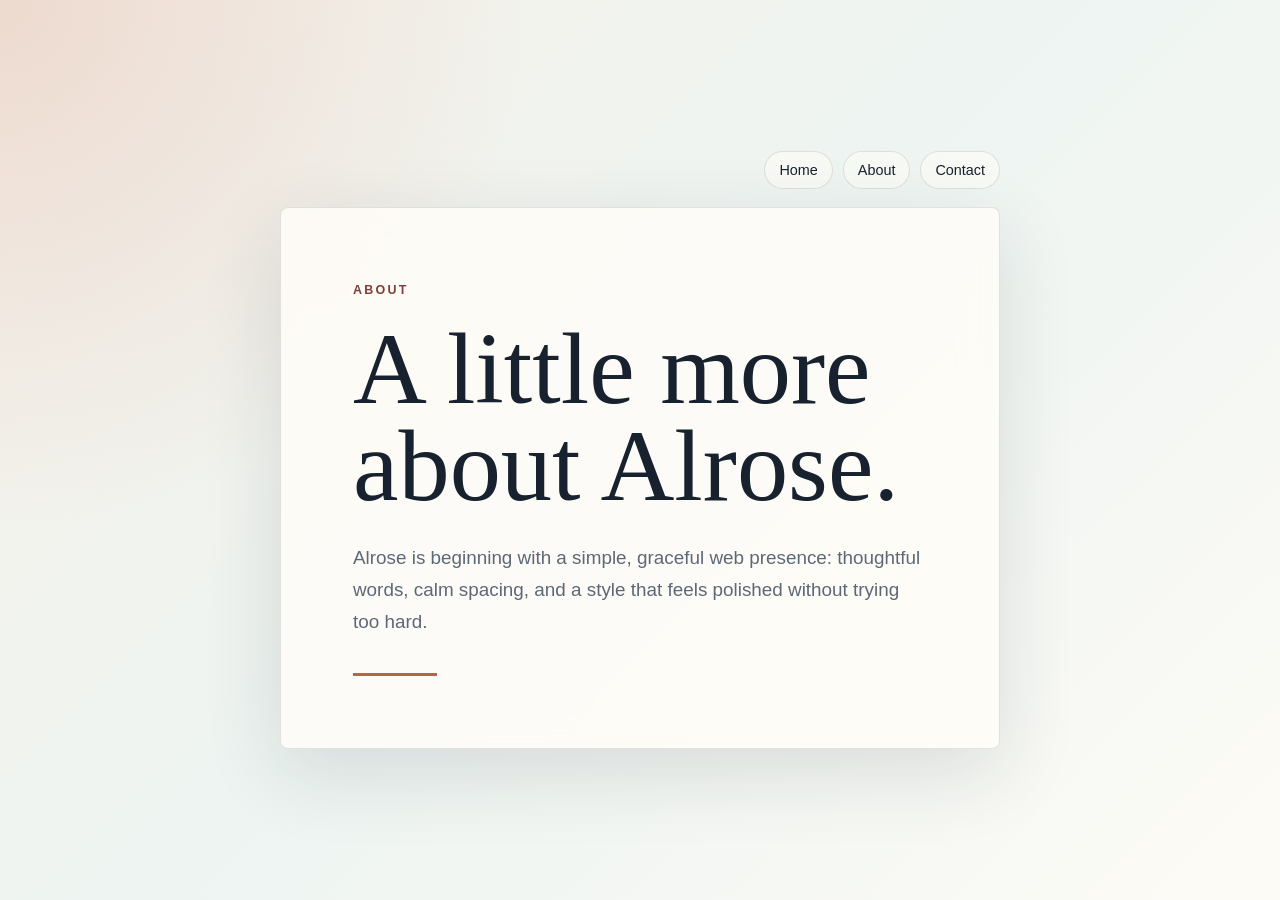
==== about.html @ 7429bdb0 "added about page and contact page" ====
<!DOCTYPE html>
<html lang="en">
<head>
  <meta charset="UTF-8">
  <meta name="viewport" content="width=device-width, initial-scale=1.0">
  <title>About Alrose</title>
  <style>
    :root {
      color-scheme: light;
      --ink: #18222f;
      --muted: #5d6877;
      --paper: #fffdf8;
      --accent: #b7634d;
      --accent-dark: #7f3f37;
      --line: rgba(24, 34, 47, 0.12);
    }

    * {
      box-sizing: border-box;
    }

    body {
      min-height: 100vh;
      margin: 0;
      display: flex;
      flex-direction: column;
      align-items: center;
      justify-content: center;
      padding: 32px;
      font-family: Georgia, "Times New Roman", serif;
      color: var(--ink);
      background:
        radial-gradient(circle at top left, rgba(183, 99, 77, 0.16), transparent 34%),
        linear-gradient(135deg, #f8f1e8 0%, #edf4f1 48%, #fdfbf6 100%);
    }

    nav {
      width: min(720px, 100%);
      margin-bottom: 18px;
      display: flex;
      justify-content: flex-end;
      gap: 10px;
      font-family: Arial, Helvetica, sans-serif;
    }

    nav a {
      padding: 10px 14px;
      border: 1px solid var(--line);
      border-radius: 999px;
      color: var(--ink);
      background: rgba(255, 253, 248, 0.58);
      text-decoration: none;
      font-size: 0.9rem;
      transition: transform 160ms ease, border-color 160ms ease, color 160ms ease;
    }

    nav a:hover,
    nav a:focus-visible {
      border-color: rgba(183, 99, 77, 0.42);
      color: var(--accent-dark);
      transform: translateY(-1px);
    }

    main {
      width: min(720px, 100%);
      padding: clamp(36px, 8vw, 72px);
      border: 1px solid var(--line);
      border-radius: 8px;
      background: rgba(255, 253, 248, 0.82);
      box-shadow: 0 24px 80px rgba(24, 34, 47, 0.12);
      backdrop-filter: blur(18px);
    }

    .eyebrow {
      margin: 0 0 18px;
      font-family: Arial, Helvetica, sans-serif;
      font-size: 0.78rem;
      font-weight: 700;
      letter-spacing: 0.18em;
      text-transform: uppercase;
      color: var(--accent-dark);
    }

    h1 {
      margin: 0;
      font-size: clamp(3rem, 10vw, 6.4rem);
      line-height: 0.95;
      font-weight: 400;
      letter-spacing: 0;
    }

    p {
      max-width: 44rem;
      margin: 28px 0 0;
      font-family: Arial, Helvetica, sans-serif;
      font-size: clamp(1rem, 2vw, 1.18rem);
      line-height: 1.7;
      color: var(--muted);
    }

    .rule {
      width: 84px;
      height: 3px;
      margin-top: 34px;
      background: var(--accent);
    }
  </style>
</head>
<body>
  <nav aria-label="Primary navigation">
    <a href="hello-world.html">Home</a>
    <a href="about.html" aria-current="page">About</a>
    <a href="contact.html">Contact</a>
  </nav>
  <main>
    <p class="eyebrow">About</p>
    <h1>A little more<br>about Alrose.</h1>
    <p>Alrose is beginning with a simple, graceful web presence: thoughtful words, calm spacing, and a style that feels polished without trying too hard.</p>
    <div class="rule" aria-hidden="true"></div>
  </main>
</body>
</html>
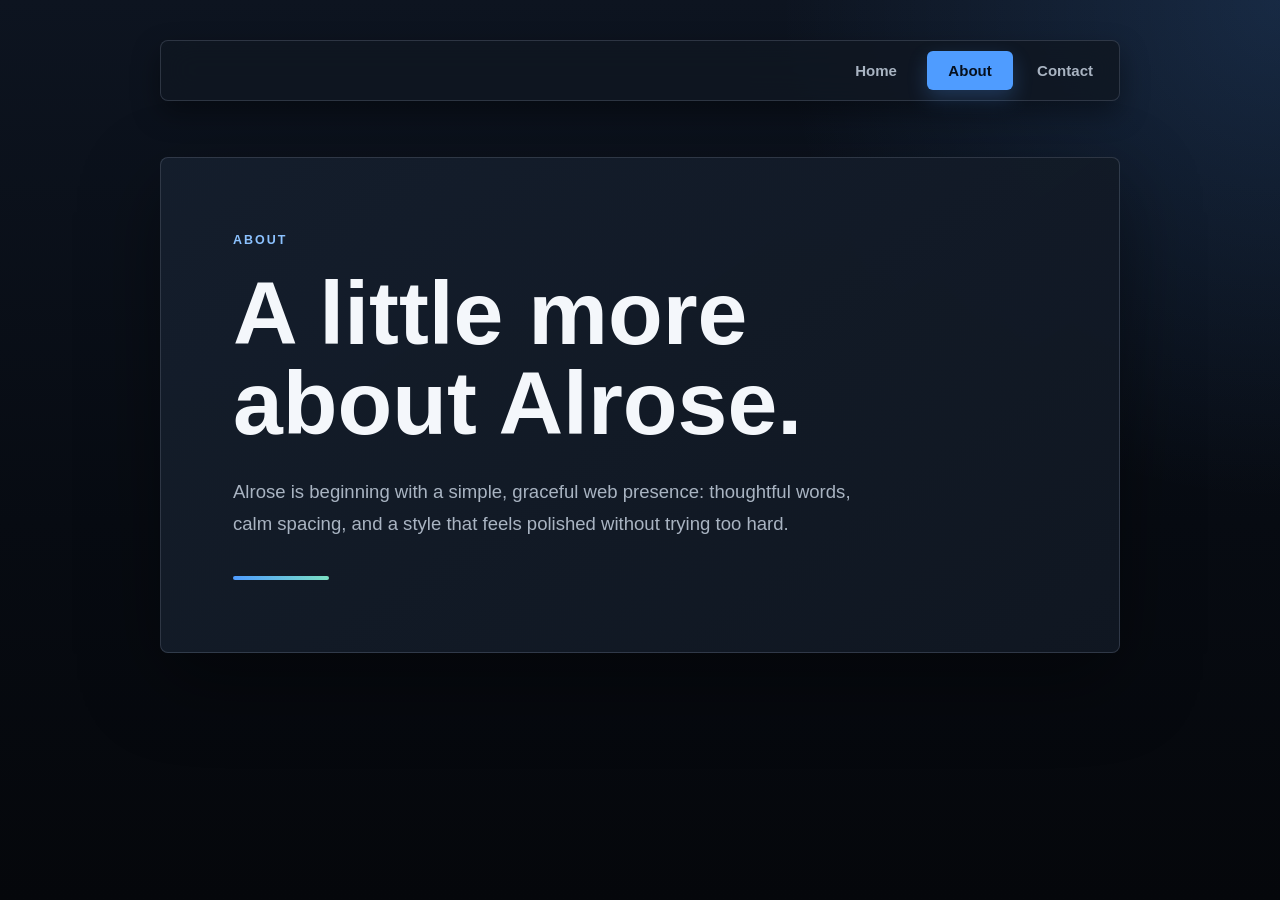
==== commit a105a852: "professional and dark theme" ====
--- a/about.html
+++ b/about.html
@@ -4,111 +4,11 @@
   <meta charset="UTF-8">
   <meta name="viewport" content="width=device-width, initial-scale=1.0">
   <title>About Alrose</title>
-  <style>
-    :root {
-      color-scheme: light;
-      --ink: #18222f;
-      --muted: #5d6877;
-      --paper: #fffdf8;
-      --accent: #b7634d;
-      --accent-dark: #7f3f37;
-      --line: rgba(24, 34, 47, 0.12);
-    }
-
-    * {
-      box-sizing: border-box;
-    }
-
-    body {
-      min-height: 100vh;
-      margin: 0;
-      display: flex;
-      flex-direction: column;
-      align-items: center;
-      justify-content: center;
-      padding: 32px;
-      font-family: Georgia, "Times New Roman", serif;
-      color: var(--ink);
-      background:
-        radial-gradient(circle at top left, rgba(183, 99, 77, 0.16), transparent 34%),
-        linear-gradient(135deg, #f8f1e8 0%, #edf4f1 48%, #fdfbf6 100%);
-    }
-
-    nav {
-      width: min(720px, 100%);
-      margin-bottom: 18px;
-      display: flex;
-      justify-content: flex-end;
-      gap: 10px;
-      font-family: Arial, Helvetica, sans-serif;
-    }
-
-    nav a {
-      padding: 10px 14px;
-      border: 1px solid var(--line);
-      border-radius: 999px;
-      color: var(--ink);
-      background: rgba(255, 253, 248, 0.58);
-      text-decoration: none;
-      font-size: 0.9rem;
-      transition: transform 160ms ease, border-color 160ms ease, color 160ms ease;
-    }
-
-    nav a:hover,
-    nav a:focus-visible {
-      border-color: rgba(183, 99, 77, 0.42);
-      color: var(--accent-dark);
-      transform: translateY(-1px);
-    }
-
-    main {
-      width: min(720px, 100%);
-      padding: clamp(36px, 8vw, 72px);
-      border: 1px solid var(--line);
-      border-radius: 8px;
-      background: rgba(255, 253, 248, 0.82);
-      box-shadow: 0 24px 80px rgba(24, 34, 47, 0.12);
-      backdrop-filter: blur(18px);
-    }
-
-    .eyebrow {
-      margin: 0 0 18px;
-      font-family: Arial, Helvetica, sans-serif;
-      font-size: 0.78rem;
-      font-weight: 700;
-      letter-spacing: 0.18em;
-      text-transform: uppercase;
-      color: var(--accent-dark);
-    }
-
-    h1 {
-      margin: 0;
-      font-size: clamp(3rem, 10vw, 6.4rem);
-      line-height: 0.95;
-      font-weight: 400;
-      letter-spacing: 0;
-    }
-
-    p {
-      max-width: 44rem;
-      margin: 28px 0 0;
-      font-family: Arial, Helvetica, sans-serif;
-      font-size: clamp(1rem, 2vw, 1.18rem);
-      line-height: 1.7;
-      color: var(--muted);
-    }
-
-    .rule {
-      width: 84px;
-      height: 3px;
-      margin-top: 34px;
-      background: var(--accent);
-    }
-  </style>
+  <link rel="stylesheet" href="styles.css">
 </head>
 <body>
   <nav aria-label="Primary navigation">
-    <a href="hello-world.html">Home</a>
+    <a href="index.html">Home</a>
     <a href="about.html" aria-current="page">About</a>
     <a href="contact.html">Contact</a>
   </nav>
--- a/styles.css
+++ b/styles.css
@@ -0,0 +1,138 @@
+:root {
+  color-scheme: dark;
+  --bg: #070b12;
+  --surface: #101722;
+  --surface-soft: #151f2d;
+  --ink: #f4f7fb;
+  --muted: #a9b4c2;
+  --accent: #4f9cff;
+  --accent-dark: #8cc2ff;
+  --line: rgba(180, 196, 218, 0.18);
+  --shadow: rgba(0, 0, 0, 0.38);
+}
+
+* {
+  box-sizing: border-box;
+}
+
+body {
+  min-height: 100vh;
+  margin: 0;
+  display: flex;
+  flex-direction: column;
+  align-items: center;
+  padding: 40px 24px;
+  font-family: Arial, Helvetica, sans-serif;
+  color: var(--ink);
+  background:
+    radial-gradient(circle at top right, rgba(79, 156, 255, 0.16), transparent 32%),
+    linear-gradient(180deg, #0d1420 0%, var(--bg) 58%, #05070b 100%);
+}
+
+nav {
+  width: min(960px, 100%);
+  display: flex;
+  justify-content: flex-end;
+  gap: 8px;
+  padding: 10px;
+  margin-bottom: 56px;
+  border: 1px solid var(--line);
+  border-radius: 8px;
+  background: rgba(16, 23, 34, 0.84);
+  box-shadow: 0 12px 28px var(--shadow);
+  backdrop-filter: blur(16px);
+}
+
+nav a {
+  min-width: 86px;
+  padding: 11px 16px;
+  border-radius: 6px;
+  color: var(--muted);
+  font-size: 0.94rem;
+  font-weight: 700;
+  text-align: center;
+  text-decoration: none;
+  transition: background-color 160ms ease, color 160ms ease, box-shadow 160ms ease;
+}
+
+nav a:hover,
+nav a:focus-visible,
+nav a[aria-current="page"] {
+  color: #06101f;
+  background: var(--accent);
+  box-shadow: 0 8px 20px rgba(79, 156, 255, 0.24);
+}
+
+main {
+  width: min(960px, 100%);
+  padding: clamp(40px, 7vw, 72px);
+  border: 1px solid var(--line);
+  border-radius: 8px;
+  background:
+    linear-gradient(145deg, rgba(21, 31, 45, 0.95), rgba(16, 23, 34, 0.98));
+  box-shadow: 0 28px 80px var(--shadow);
+}
+
+.eyebrow {
+  margin: 0 0 18px;
+  color: var(--accent-dark);
+  font-size: 0.78rem;
+  font-weight: 800;
+  letter-spacing: 0.16em;
+  text-transform: uppercase;
+}
+
+h1 {
+  max-width: 760px;
+  margin: 0;
+  font-size: clamp(2.8rem, 7vw, 5.8rem);
+  line-height: 1;
+  font-weight: 800;
+  letter-spacing: 0;
+}
+
+p,
+address {
+  max-width: 660px;
+  margin: 28px 0 0;
+  color: var(--muted);
+  font-size: clamp(1rem, 2vw, 1.16rem);
+  font-style: normal;
+  line-height: 1.7;
+}
+
+address a {
+  color: var(--accent-dark);
+  font-weight: 700;
+  text-decoration-thickness: 1px;
+  text-underline-offset: 4px;
+}
+
+.rule {
+  width: 96px;
+  height: 4px;
+  margin-top: 36px;
+  border-radius: 999px;
+  background: linear-gradient(90deg, var(--accent), #7be0c3);
+}
+
+@media (max-width: 560px) {
+  body {
+    padding: 20px;
+  }
+
+  nav {
+    justify-content: stretch;
+    margin-bottom: 28px;
+  }
+
+  nav a {
+    min-width: 0;
+    flex: 1;
+    padding-inline: 10px;
+  }
+
+  main {
+    padding: 32px 24px;
+  }
+}
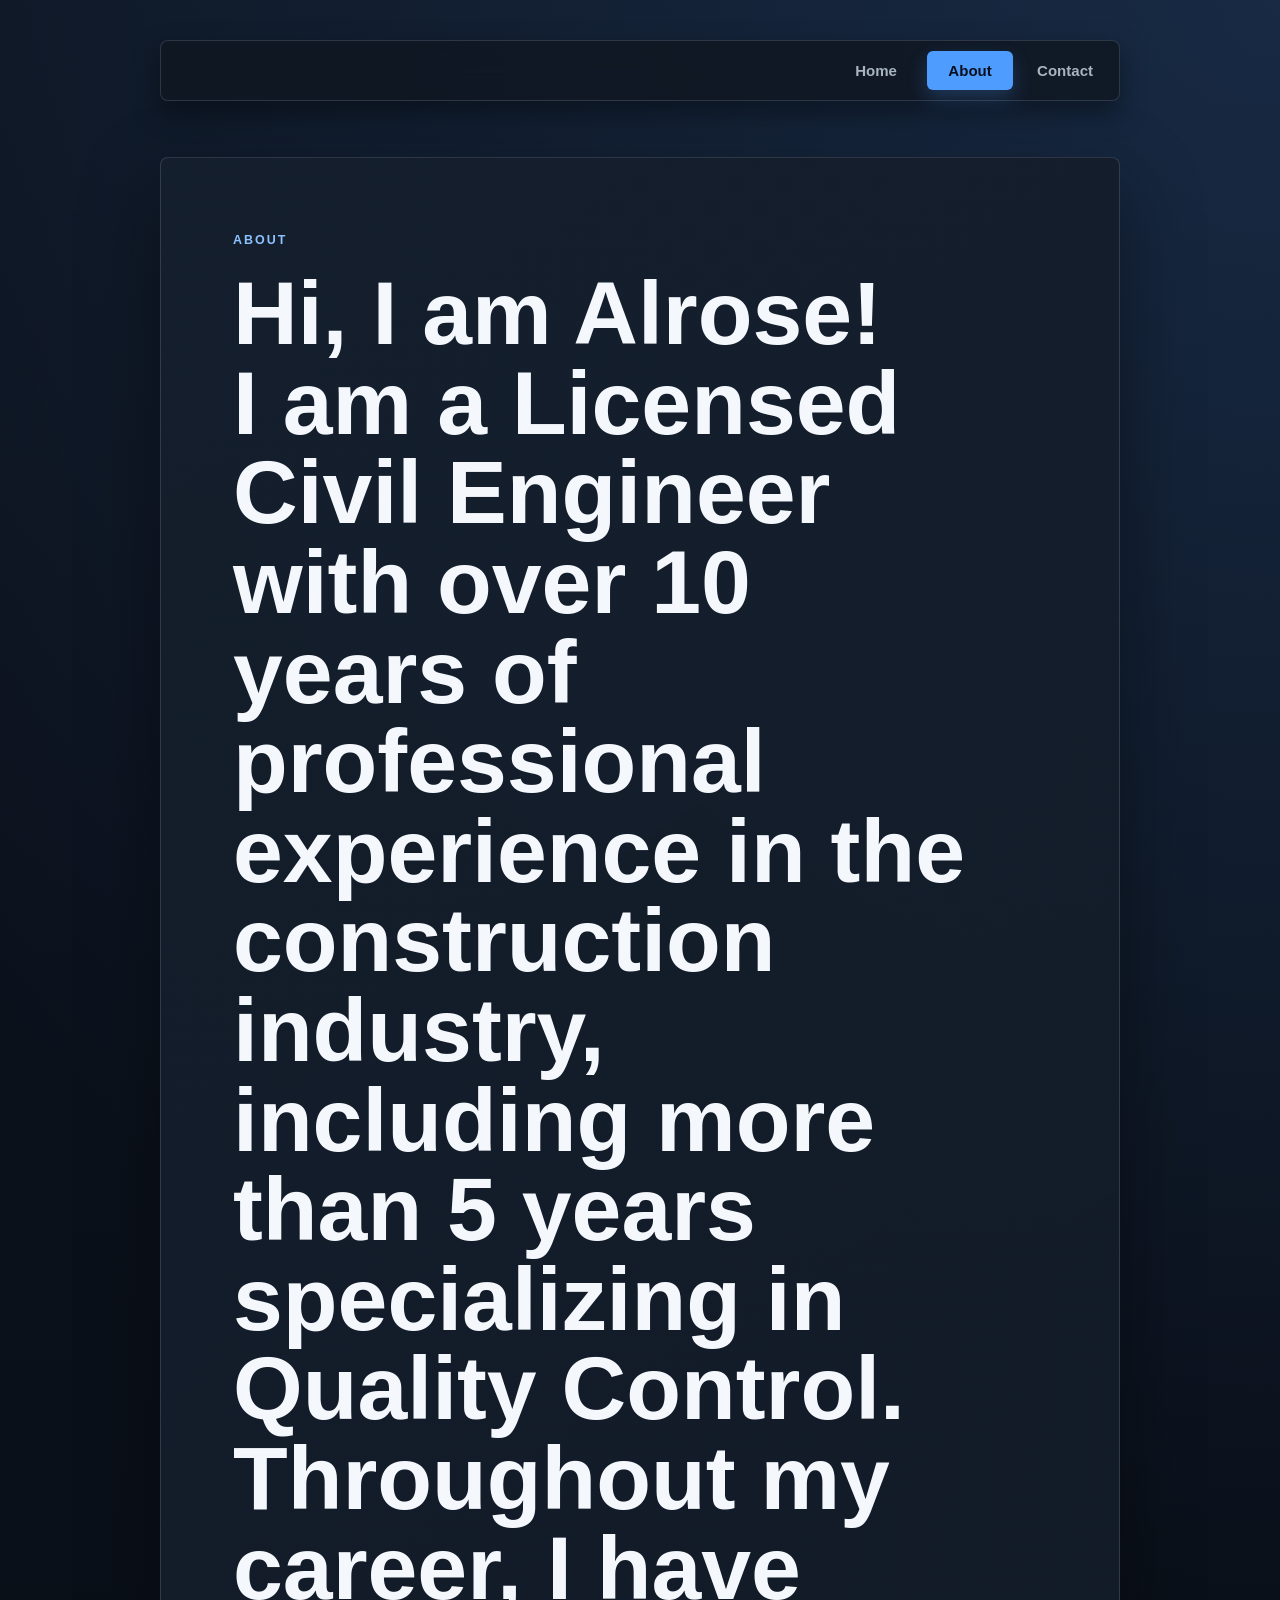
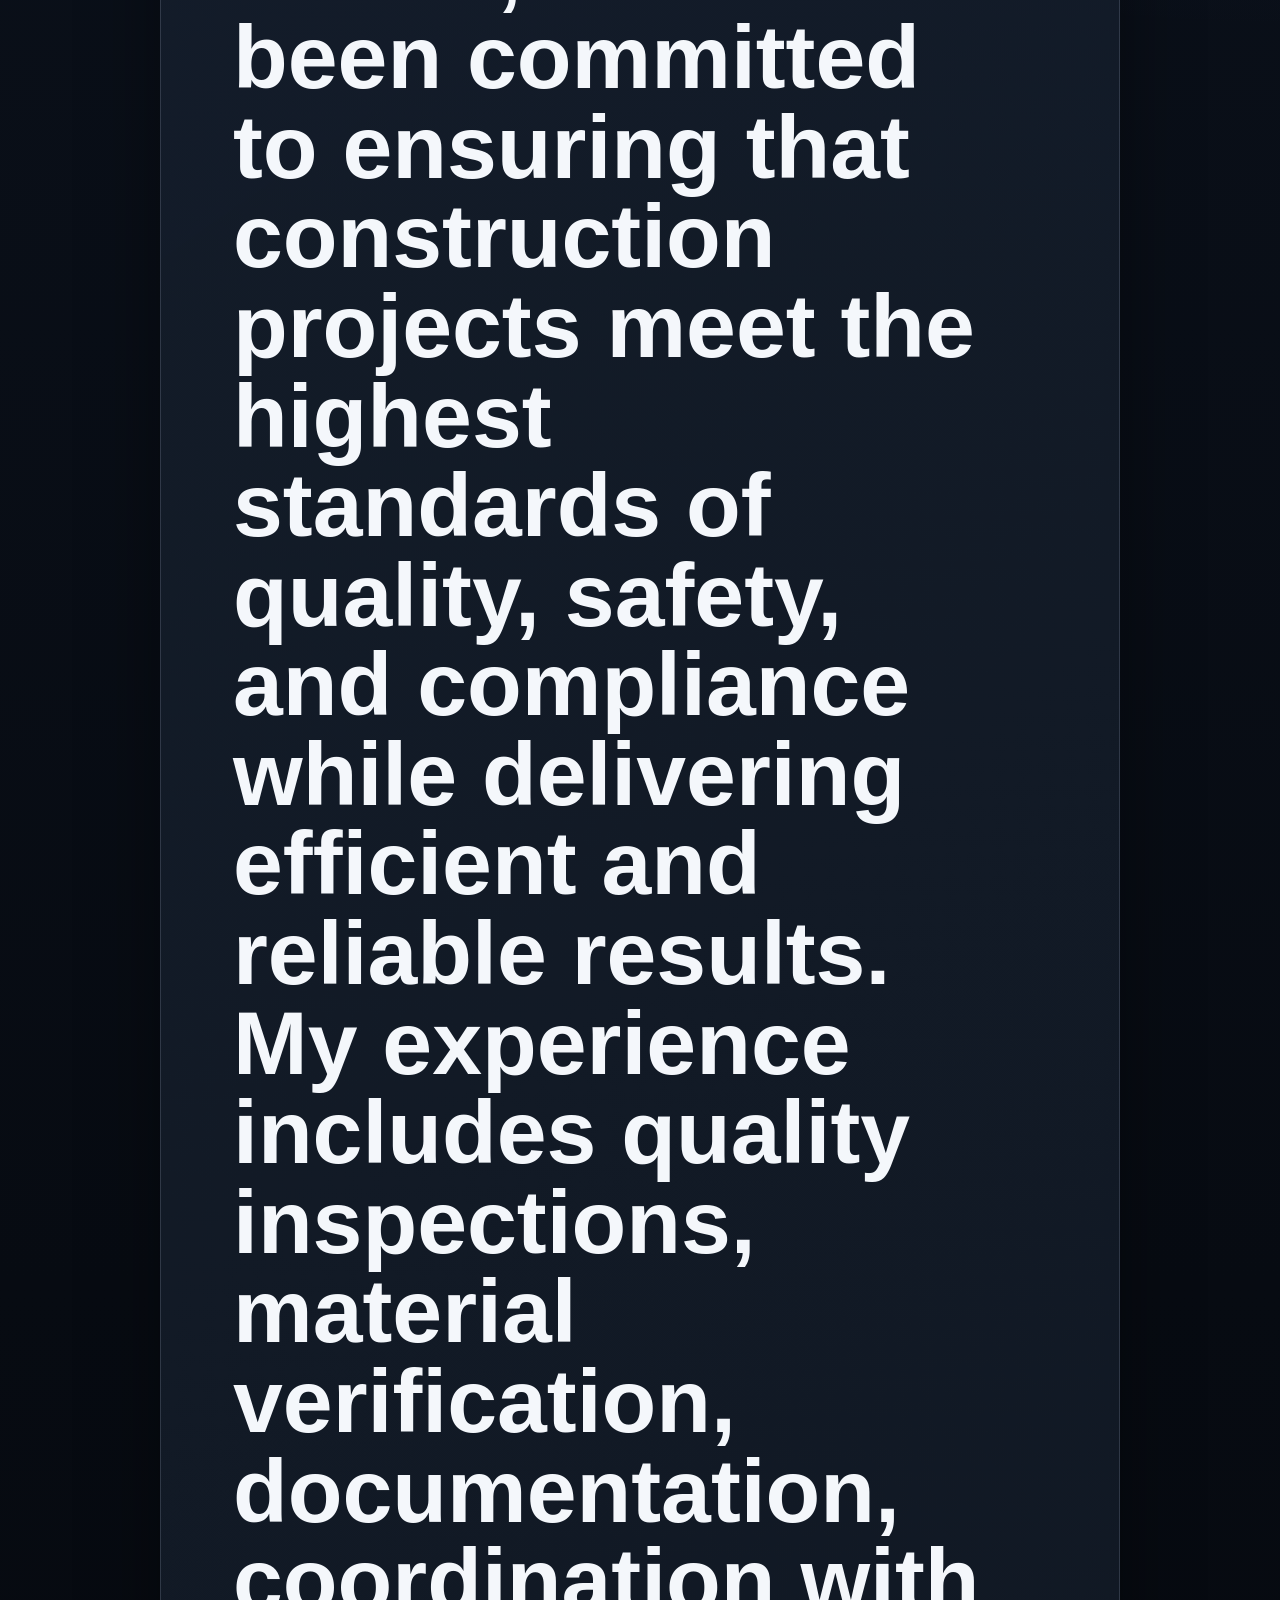
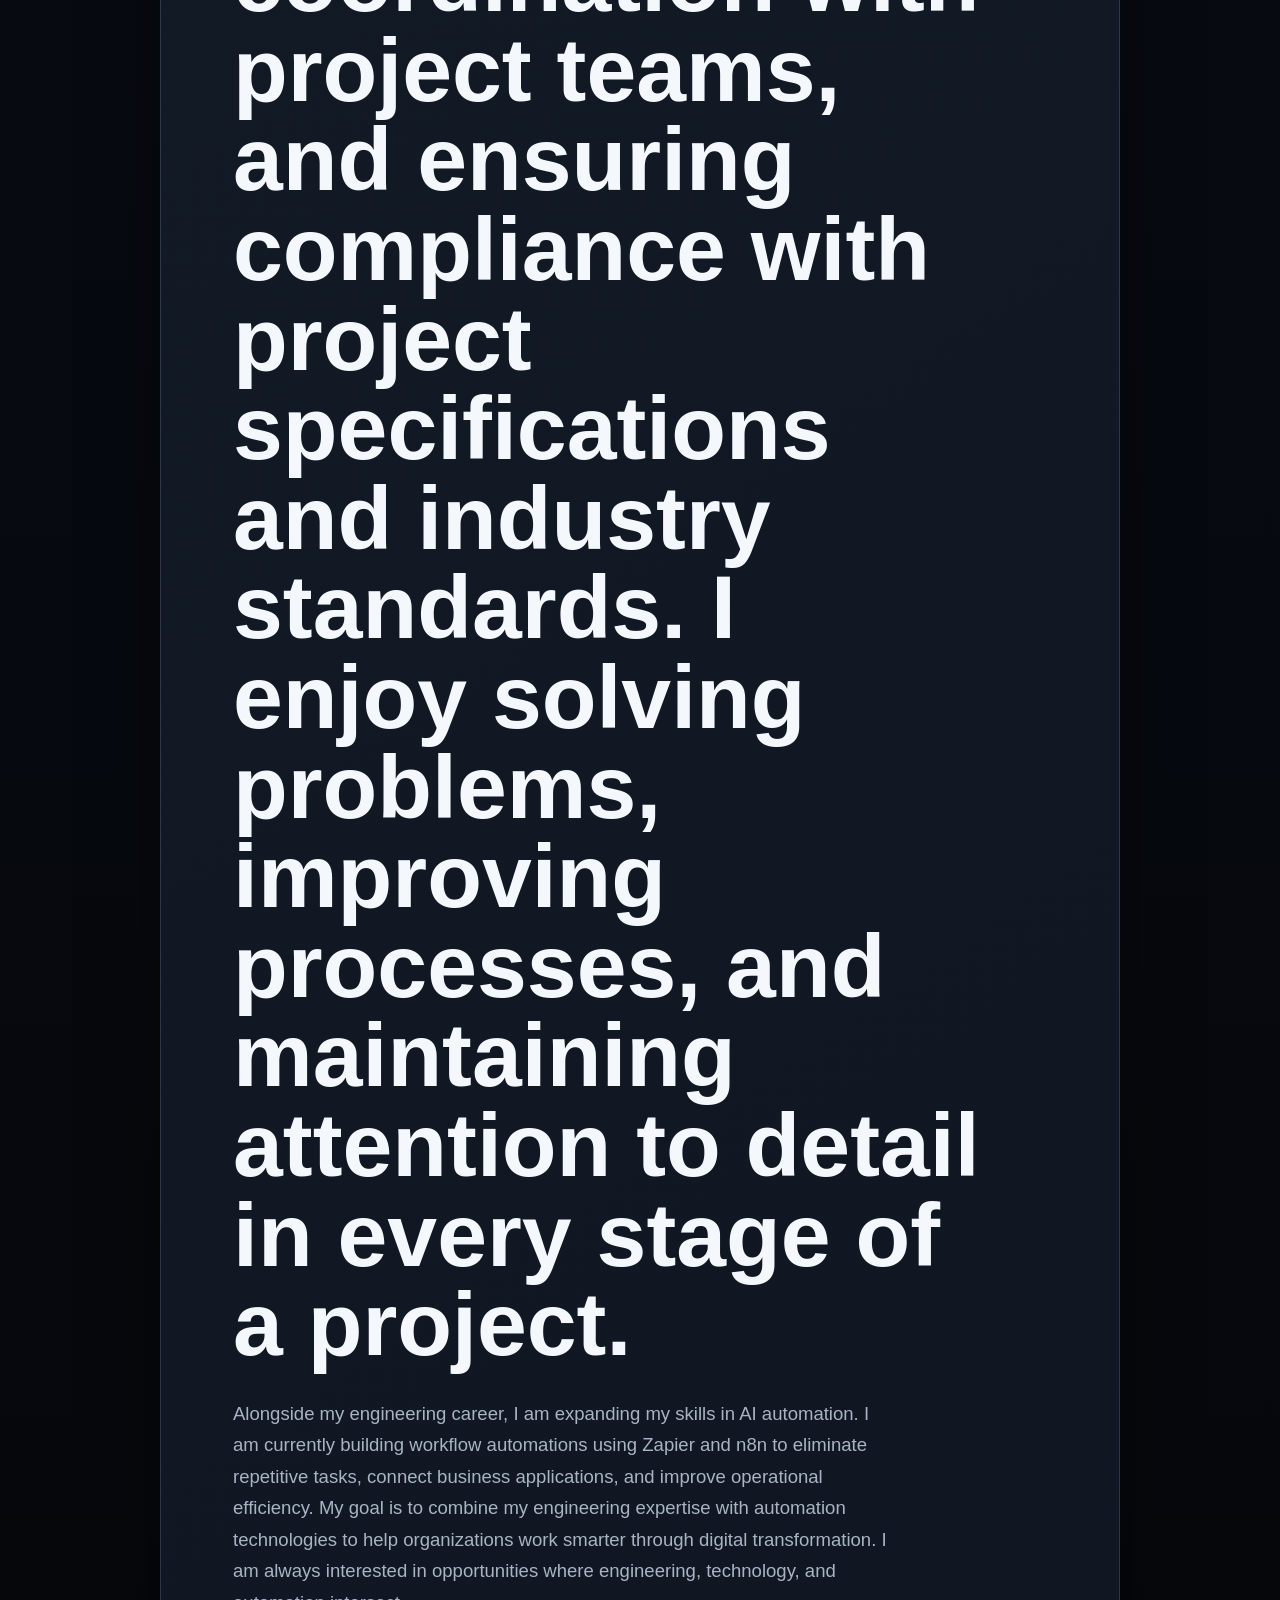
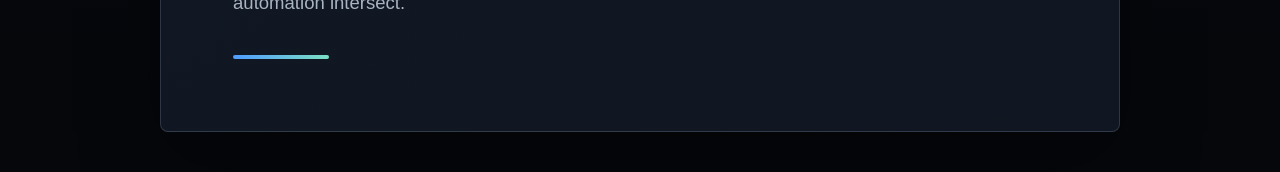
==== commit 95b8c3e4: "ABOUT CHANGES" ====
--- a/about.html
+++ b/about.html
@@ -14,8 +14,16 @@
   </nav>
   <main>
     <p class="eyebrow">About</p>
-    <h1>A little more<br>about Alrose.</h1>
-    <p>Alrose is beginning with a simple, graceful web presence: thoughtful words, calm spacing, and a style that feels polished without trying too hard.</p>
+    <h1>Hi, I am Alrose!
+
+<br>I am a Licensed Civil Engineer with over 10 years of professional experience in the construction industry, including more than 5 years specializing in Quality Control. Throughout my career, I have been committed to ensuring that construction projects meet the highest standards of quality, safety, and compliance while delivering efficient and reliable results.
+ 
+My experience includes quality inspections, material verification, documentation, coordination with project teams, and ensuring compliance with project specifications and industry standards. I enjoy solving problems, improving processes, and maintaining attention to detail in every stage of a project.
+ 
+</h1>
+    <p>Alongside my engineering career, I am expanding my skills in AI automation. I am currently building workflow automations using Zapier and n8n to eliminate repetitive tasks, connect business applications, and improve operational efficiency. My goal is to combine my engineering expertise with automation technologies to help organizations work smarter through digital transformation.
+ 
+I am always interested in opportunities where engineering, technology, and automation intersect.</p>
     <div class="rule" aria-hidden="true"></div>
   </main>
 </body>
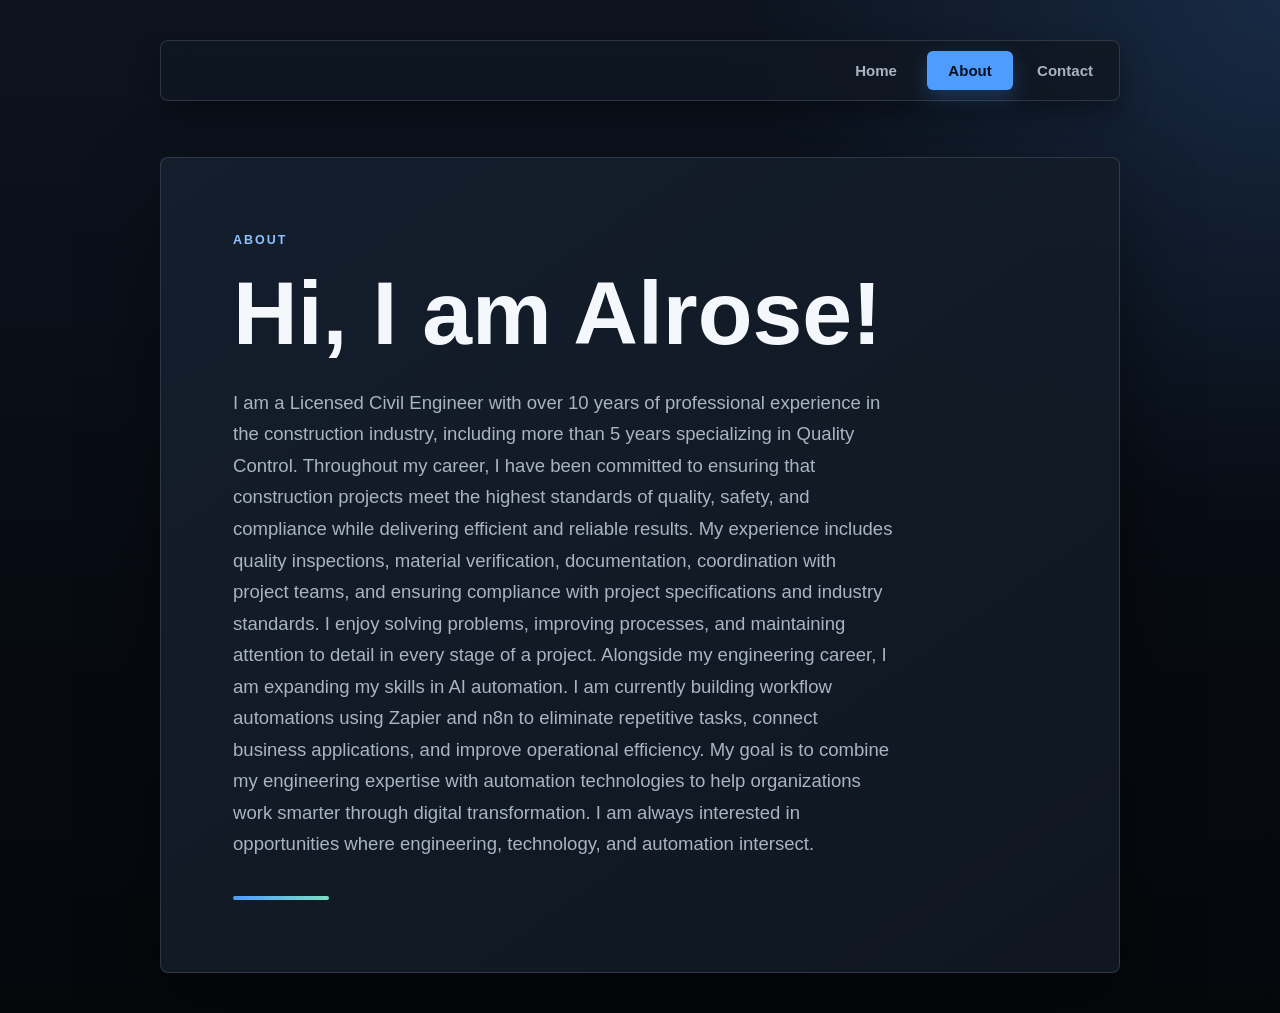
==== commit f2971532: "CHANGES FONT SIZE IN ABOUT" ====
--- a/about.html
+++ b/about.html
@@ -16,12 +16,12 @@
     <p class="eyebrow">About</p>
     <h1>Hi, I am Alrose!
 
-<br>I am a Licensed Civil Engineer with over 10 years of professional experience in the construction industry, including more than 5 years specializing in Quality Control. Throughout my career, I have been committed to ensuring that construction projects meet the highest standards of quality, safety, and compliance while delivering efficient and reliable results.
- 
-My experience includes quality inspections, material verification, documentation, coordination with project teams, and ensuring compliance with project specifications and industry standards. I enjoy solving problems, improving processes, and maintaining attention to detail in every stage of a project.
+<br>
  
 </h1>
-    <p>Alongside my engineering career, I am expanding my skills in AI automation. I am currently building workflow automations using Zapier and n8n to eliminate repetitive tasks, connect business applications, and improve operational efficiency. My goal is to combine my engineering expertise with automation technologies to help organizations work smarter through digital transformation.
+    <p>I am a Licensed Civil Engineer with over 10 years of professional experience in the construction industry, including more than 5 years specializing in Quality Control. Throughout my career, I have been committed to ensuring that construction projects meet the highest standards of quality, safety, and compliance while delivering efficient and reliable results.
+ 
+My experience includes quality inspections, material verification, documentation, coordination with project teams, and ensuring compliance with project specifications and industry standards. I enjoy solving problems, improving processes, and maintaining attention to detail in every stage of a project. Alongside my engineering career, I am expanding my skills in AI automation. I am currently building workflow automations using Zapier and n8n to eliminate repetitive tasks, connect business applications, and improve operational efficiency. My goal is to combine my engineering expertise with automation technologies to help organizations work smarter through digital transformation.
  
 I am always interested in opportunities where engineering, technology, and automation intersect.</p>
     <div class="rule" aria-hidden="true"></div>
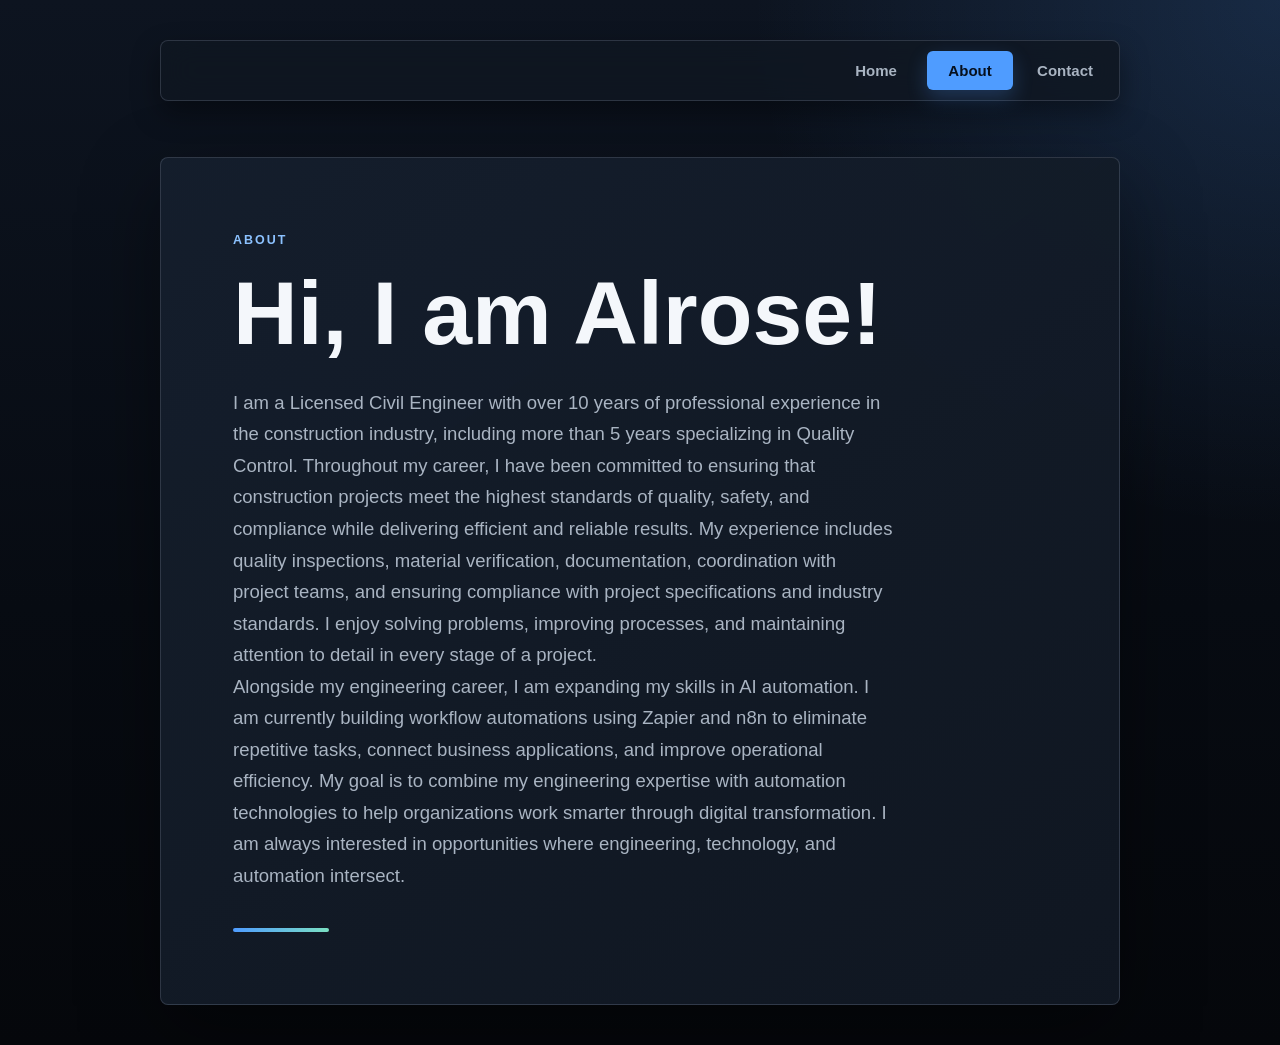
==== commit 7df68f62: "BREAK PARAGRAPH IN ABOUT" ====
--- a/about.html
+++ b/about.html
@@ -21,7 +21,8 @@
 </h1>
     <p>I am a Licensed Civil Engineer with over 10 years of professional experience in the construction industry, including more than 5 years specializing in Quality Control. Throughout my career, I have been committed to ensuring that construction projects meet the highest standards of quality, safety, and compliance while delivering efficient and reliable results.
  
-My experience includes quality inspections, material verification, documentation, coordination with project teams, and ensuring compliance with project specifications and industry standards. I enjoy solving problems, improving processes, and maintaining attention to detail in every stage of a project. Alongside my engineering career, I am expanding my skills in AI automation. I am currently building workflow automations using Zapier and n8n to eliminate repetitive tasks, connect business applications, and improve operational efficiency. My goal is to combine my engineering expertise with automation technologies to help organizations work smarter through digital transformation.
+My experience includes quality inspections, material verification, documentation, coordination with project teams, and ensuring compliance with project specifications and industry standards. I enjoy solving problems, improving processes, and maintaining attention to detail in every stage of a project. 
+<br> Alongside my engineering career, I am expanding my skills in AI automation. I am currently building workflow automations using Zapier and n8n to eliminate repetitive tasks, connect business applications, and improve operational efficiency. My goal is to combine my engineering expertise with automation technologies to help organizations work smarter through digital transformation.
  
 I am always interested in opportunities where engineering, technology, and automation intersect.</p>
     <div class="rule" aria-hidden="true"></div>
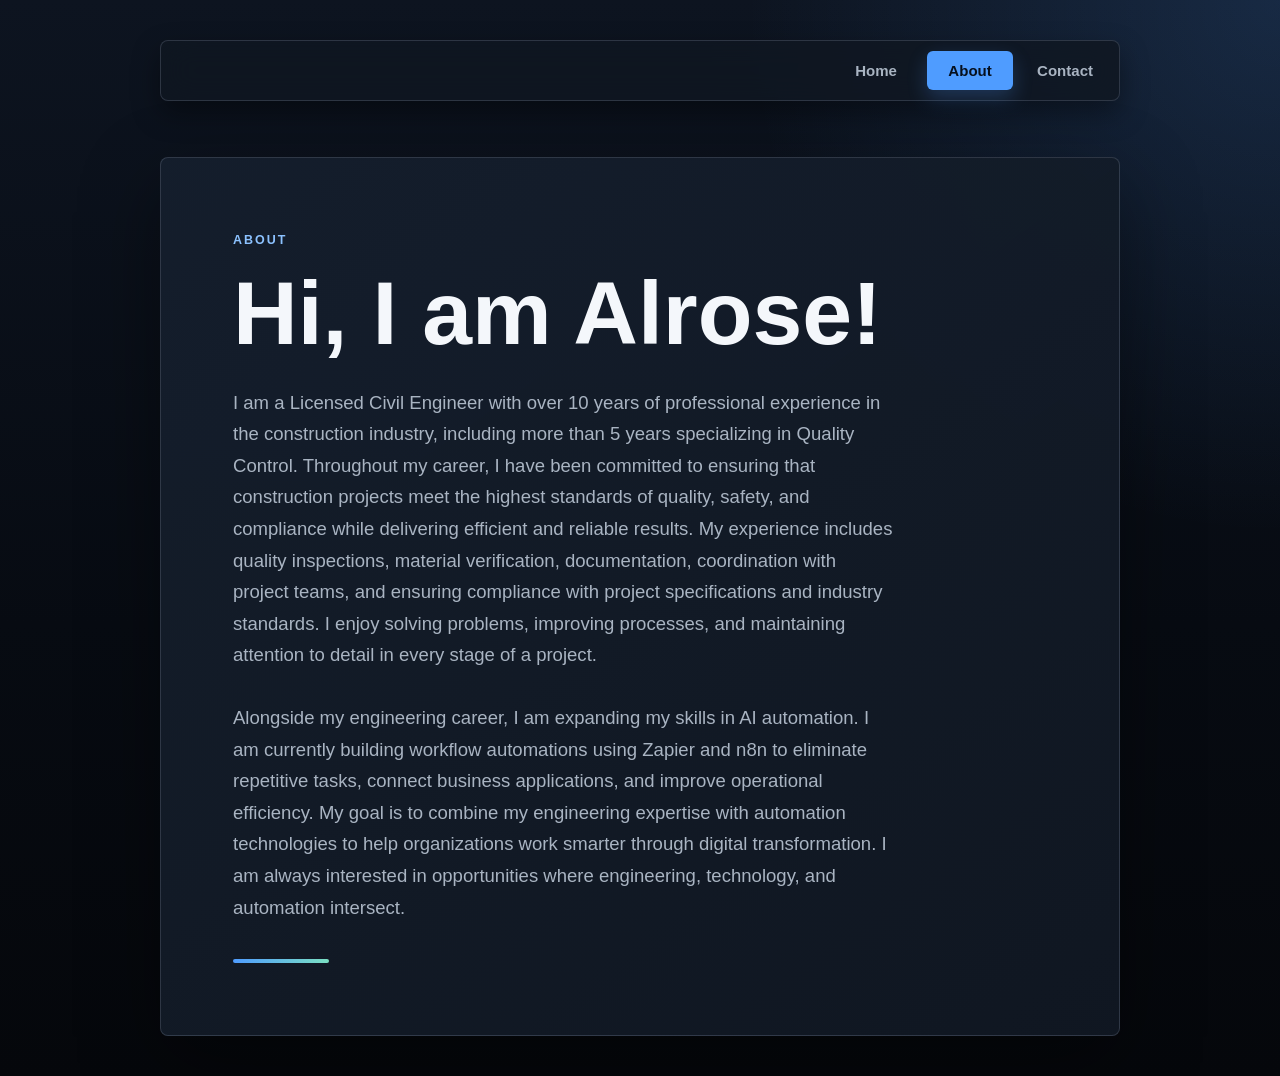
==== commit b54b5102: "OMG ANOTHER BREAK IN PARAGRAPH" ====
--- a/about.html
+++ b/about.html
@@ -22,6 +22,7 @@
     <p>I am a Licensed Civil Engineer with over 10 years of professional experience in the construction industry, including more than 5 years specializing in Quality Control. Throughout my career, I have been committed to ensuring that construction projects meet the highest standards of quality, safety, and compliance while delivering efficient and reliable results.
  
 My experience includes quality inspections, material verification, documentation, coordination with project teams, and ensuring compliance with project specifications and industry standards. I enjoy solving problems, improving processes, and maintaining attention to detail in every stage of a project. 
+<br>
 <br> Alongside my engineering career, I am expanding my skills in AI automation. I am currently building workflow automations using Zapier and n8n to eliminate repetitive tasks, connect business applications, and improve operational efficiency. My goal is to combine my engineering expertise with automation technologies to help organizations work smarter through digital transformation.
  
 I am always interested in opportunities where engineering, technology, and automation intersect.</p>
